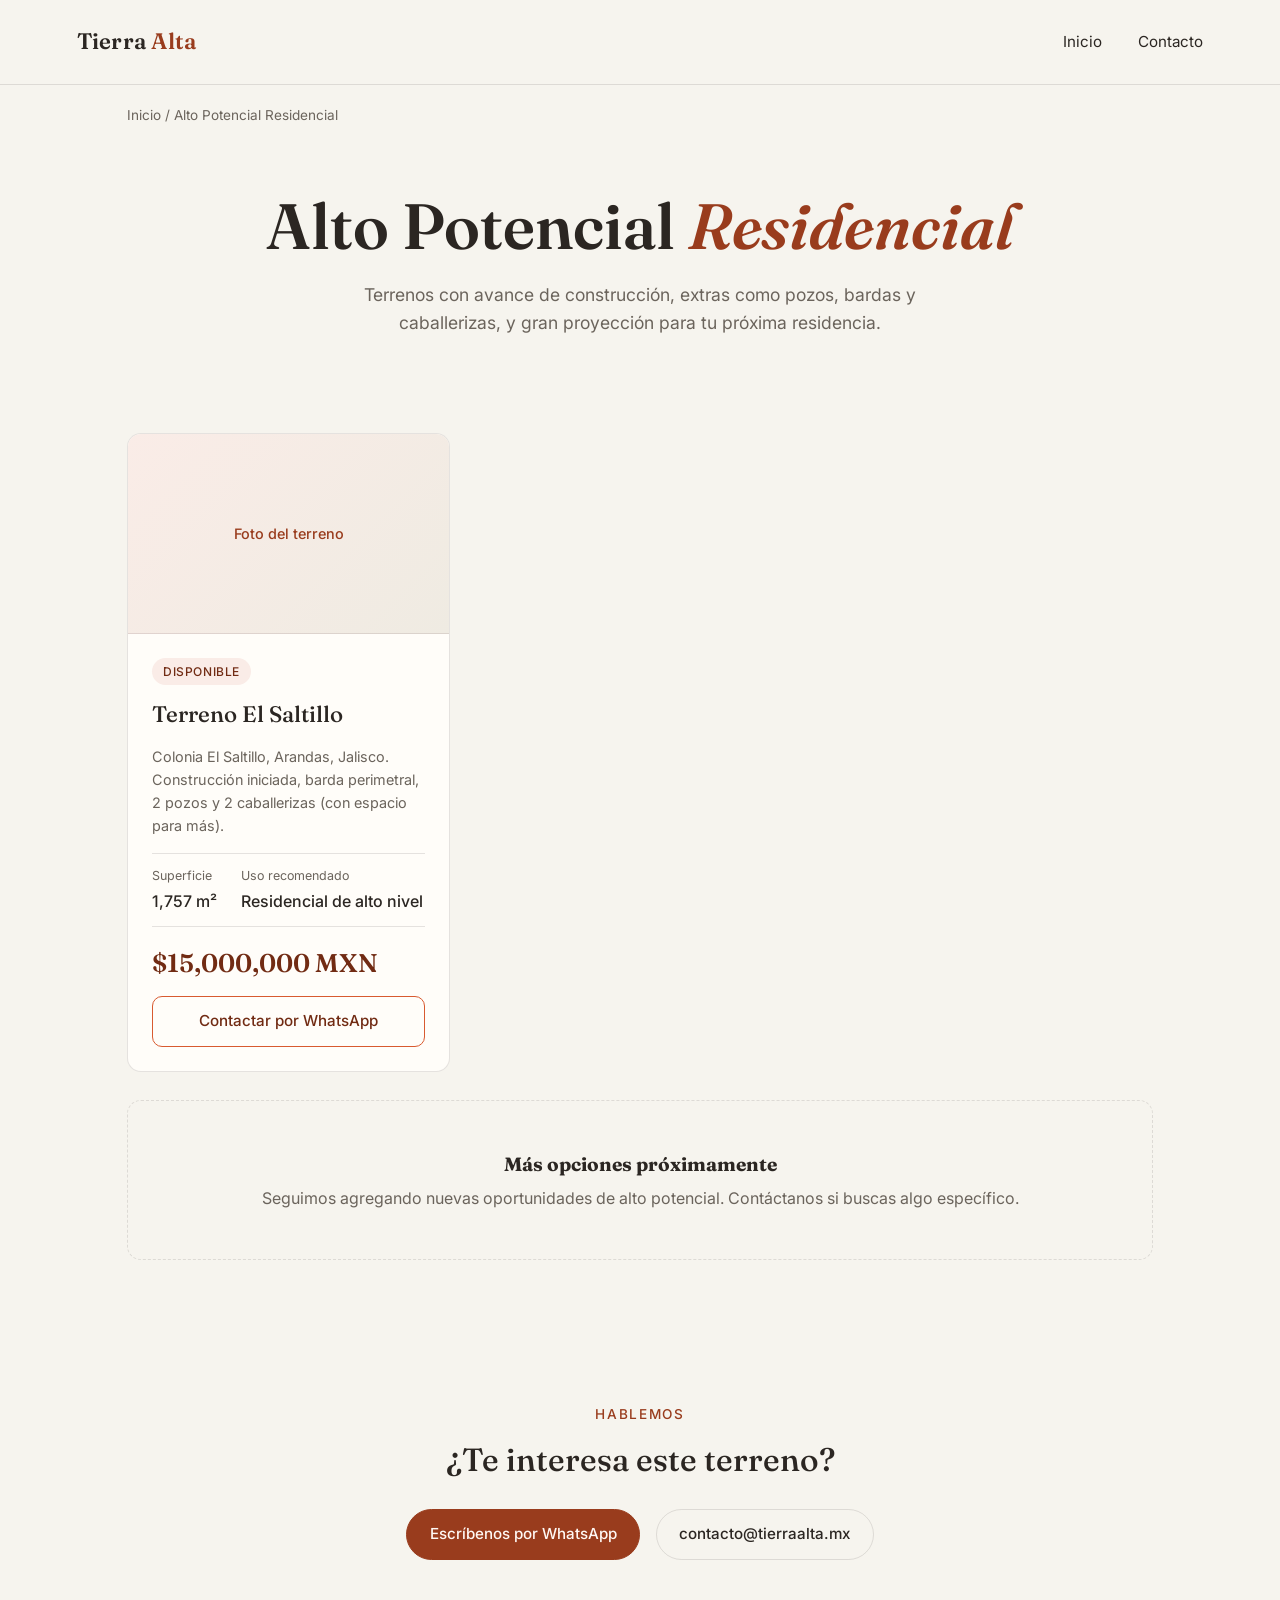
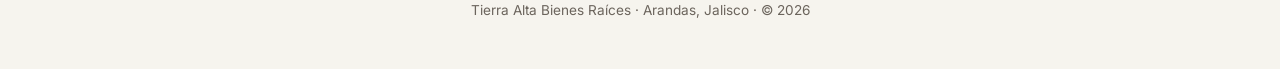
==== alto-potencial.html @ 257d6d11 "Create alto-potencial.html" ====
<!DOCTYPE html>
<html lang="es-MX">
<head>
<meta charset="UTF-8">
<meta name="viewport" content="width=device-width, initial-scale=1.0">
<title>Alto Potencial Residencial | Tierra Alta Bienes Raíces</title>
<meta name="description" content="Terrenos con avance de construcción y gran potencial residencial en Arandas, Jalisco.">
<link rel="preconnect" href="https://fonts.googleapis.com">
<link rel="preconnect" href="https://fonts.gstatic.com" crossorigin>
<link href="https://fonts.googleapis.com/css2?family=Fraunces:opsz,wght@9..144,400;9..144,500;9..144,600&family=Inter:wght@400;500;600&display=swap" rel="stylesheet">
<link rel="stylesheet" href="styles.css">
</head>
<body>

<header>
  <a class="logo" href="index.html">Tierra <span>Alta</span></a>
  <nav>
    <a href="index.html">Inicio</a>
    <a href="index.html#contacto">Contacto</a>
  </nav>
</header>

<div class="breadcrumb"><a href="index.html">Inicio</a> / Alto Potencial Residencial</div>

<section class="hero">
  <h1>Alto Potencial <em>Residencial</em></h1>
  <p>Terrenos con avance de construcción, extras como pozos, bardas y caballerizas, y gran proyección para tu próxima residencia.</p>
</section>

<section class="content">
  <div class="grid">

    <article class="card">
      <div class="card-img">Foto del terreno</div>
      <div class="card-body">
        <span class="card-tag">Disponible</span>
        <h3>Terreno El Saltillo</h3>
        <p class="location">Colonia El Saltillo, Arandas, Jalisco. Construcción iniciada, barda perimetral, 2 pozos y 2 caballerizas (con espacio para más).</p>
        <div class="specs">
          <div><span>Superficie</span><strong>1,757 m²</strong></div>
          <div><span>Uso recomendado</span><strong>Residencial de alto nivel</strong></div>
        </div>
        <p class="price">$15,000,000 MXN</p>
        <a class="card-btn" href="https://wa.me/5213318063860" target="_blank" rel="noopener">Contactar por WhatsApp</a>
      </div>
    </article>

    <div class="empty-state">
      <strong>Más opciones próximamente</strong>
      Seguimos agregando nuevas oportunidades de alto potencial. Contáctanos si buscas algo específico.
    </div>

  </div>
</section>

<footer id="contacto">
  <span class="eyebrow">Hablemos</span>
  <h2>¿Te interesa este terreno?</h2>
  <div class="contact-row">
    <a class="primary" href="https://wa.me/5213318063860" target="_blank" rel="noopener">Escríbenos por WhatsApp</a>
    <a href="mailto:contacto@tierraalta.mx">contacto@tierraalta.mx</a>
  </div>
  <p class="fineprint">Tierra Alta Bienes Raíces · Arandas, Jalisco · © 2026</p>
</footer>

</body>
</html>
---- styles.css ----
:root {
  --clay-50: #FAECE7;
  --clay-100: #F5C4B3;
  --clay-400: #D85A30;
  --clay-600: #993C1D;
  --clay-800: #712B13;
  --clay-900: #4A1B0C;
  --paper: #F6F4EE;
  --paper-alt: #EFEBE2;
  --ink: #2B2622;
  --ink-soft: #6B645C;
  --line: rgba(43,38,34,0.12);
}
* { margin: 0; padding: 0; box-sizing: border-box; }
body {
  font-family: 'Inter', sans-serif;
  background: var(--paper);
  color: var(--ink);
  line-height: 1.6;
}
.display { font-family: 'Fraunces', serif; }

/* Header */
header {
  display: flex;
  align-items: center;
  justify-content: space-between;
  padding: 1.5rem 6%;
  border-bottom: 1px solid var(--line);
}
.logo {
  font-family: 'Fraunces', serif;
  font-size: 1.4rem;
  font-weight: 600;
  letter-spacing: 0.01em;
  text-decoration: none;
  color: var(--ink);
}
.logo span { color: var(--clay-600); }
nav a {
  font-size: 0.95rem;
  color: var(--ink);
  text-decoration: none;
  margin-left: 2rem;
}
nav a:hover { color: var(--clay-600); }
nav a.active { color: var(--clay-600); font-weight: 600; }

/* Breadcrumb */
.breadcrumb {
  max-width: 1180px;
  margin: 0 auto;
  padding: 1.25rem 6% 0;
  font-size: 0.85rem;
  color: var(--ink-soft);
}
.breadcrumb a { color: var(--ink-soft); text-decoration: none; }
.breadcrumb a:hover { color: var(--clay-600); }

/* Hero */
.hero {
  position: relative;
  padding: 4rem 6% 3rem;
  text-align: center;
  overflow: hidden;
}
.hero.hero-lg { padding: 5rem 6% 4rem; }
.hero h1 {
  font-family: 'Fraunces', serif;
  font-size: clamp(2.2rem, 5.5vw, 4rem);
  font-weight: 600;
  line-height: 1.1;
  max-width: 850px;
  margin: 0 auto 1.25rem;
}
.hero.hero-lg h1 { font-size: clamp(2.5rem, 6vw, 4.5rem); }
.hero h1 em { font-style: italic; color: var(--clay-600); }
.hero p {
  font-size: 1.1rem;
  color: var(--ink-soft);
  max-width: 560px;
  margin: 0 auto 2rem;
}
.hero-cta {
  display: inline-flex;
  align-items: center;
  gap: 0.5rem;
  background: var(--clay-600);
  color: #FFF8F4;
  padding: 0.9rem 1.8rem;
  border-radius: 999px;
  font-weight: 500;
  text-decoration: none;
  font-size: 1rem;
  transition: background 0.15s ease;
}
.hero-cta:hover { background: var(--clay-800); }
.hero-cta.ghost {
  background: transparent;
  border: 1px solid var(--clay-400);
  color: var(--clay-800);
}
.hero-cta.ghost:hover { background: var(--clay-50); }

.horizon {
  width: 100%;
  height: 90px;
  display: block;
  margin-top: 3rem;
}
.horizon path { fill: none; stroke: var(--clay-400); stroke-width: 2; }
.horizon .fill { fill: var(--clay-50); stroke: none; }

/* Section headers */
.section-head {
  margin-bottom: 2.5rem;
  text-align: center;
}
.section-head .eyebrow {
  font-size: 0.85rem;
  letter-spacing: 0.12em;
  text-transform: uppercase;
  color: var(--clay-600);
  font-weight: 500;
  margin-bottom: 0.5rem;
  display: block;
}
.section-head h2 {
  font-family: 'Fraunces', serif;
  font-size: 2.2rem;
  font-weight: 500;
}
.section-head p {
  color: var(--ink-soft);
  max-width: 560px;
  margin: 0.75rem auto 0;
}

/* Generic content section */
.content {
  padding: 1rem 6% 5rem;
  max-width: 1180px;
  margin: 0 auto;
}

/* Grid + Cards */
.grid {
  display: grid;
  grid-template-columns: repeat(auto-fit, minmax(300px, 1fr));
  gap: 1.75rem;
}
.card {
  background: #FFFDF9;
  border: 1px solid var(--line);
  border-radius: 14px;
  overflow: hidden;
  display: flex;
  flex-direction: column;
  text-decoration: none;
  color: var(--ink);
  transition: transform 0.15s ease, box-shadow 0.15s ease;
}
.card.linkable:hover {
  transform: translateY(-3px);
  box-shadow: 0 10px 30px rgba(43,38,34,0.08);
}
.card-img {
  height: 200px;
  background: linear-gradient(135deg, var(--clay-50), var(--paper-alt));
  display: flex;
  align-items: center;
  justify-content: center;
  color: var(--clay-600);
  font-size: 0.9rem;
  font-weight: 500;
  border-bottom: 1px solid var(--line);
  text-align: center;
  padding: 1rem;
}
.card-body {
  padding: 1.5rem;
  display: flex;
  flex-direction: column;
  gap: 0.75rem;
  flex: 1;
}
.card-tag {
  display: inline-block;
  font-size: 0.75rem;
  font-weight: 500;
  letter-spacing: 0.05em;
  text-transform: uppercase;
  color: var(--clay-800);
  background: var(--clay-50);
  padding: 0.25rem 0.7rem;
  border-radius: 999px;
  width: fit-content;
}
.card-tag.muted {
  color: var(--ink-soft);
  background: var(--paper-alt);
}
.card h3 {
  font-family: 'Fraunces', serif;
  font-size: 1.4rem;
  font-weight: 500;
}
.card .location {
  font-size: 0.9rem;
  color: var(--ink-soft);
}
.card .specs {
  display: flex;
  gap: 1.5rem;
  font-size: 0.9rem;
  padding: 0.75rem 0;
  border-top: 1px solid var(--line);
  border-bottom: 1px solid var(--line);
  margin: 0.25rem 0;
  flex-wrap: wrap;
}
.card .specs div span {
  display: block;
  color: var(--ink-soft);
  font-size: 0.78rem;
  margin-bottom: 0.15rem;
}
.card .specs div strong { font-size: 1rem; font-weight: 500; }
.card .price {
  font-family: 'Fraunces', serif;
  font-size: 1.6rem;
  font-weight: 600;
  color: var(--clay-800);
}
.card .desc {
  font-size: 0.95rem;
  color: var(--ink-soft);
}
.card-btn {
  margin-top: auto;
  display: flex;
  align-items: center;
  justify-content: center;
  gap: 0.5rem;
  border: 1px solid var(--clay-400);
  color: var(--clay-800);
  background: transparent;
  padding: 0.75rem;
  border-radius: 10px;
  text-decoration: none;
  font-weight: 500;
  font-size: 0.95rem;
  transition: background 0.15s ease;
}
.card-btn:hover { background: var(--clay-50); }
.card-arrow {
  margin-top: auto;
  font-family: 'Fraunces', serif;
  font-size: 0.95rem;
  font-weight: 500;
  color: var(--clay-600);
}

/* Empty state */
.empty-state {
  text-align: center;
  padding: 3rem 2rem;
  border: 1px dashed var(--line);
  border-radius: 14px;
  color: var(--ink-soft);
  grid-column: 1 / -1;
}
.empty-state strong { color: var(--ink); display: block; margin-bottom: 0.4rem; font-family: 'Fraunces', serif; font-size: 1.2rem; }

/* About strip */
.about {
  background: var(--paper-alt);
  padding: 4rem 6%;
  border-top: 1px solid var(--line);
  border-bottom: 1px solid var(--line);
}
.about-inner { max-width: 760px; margin: 0 auto; text-align: center; }
.about h2 {
  font-family: 'Fraunces', serif;
  font-size: 1.9rem;
  font-weight: 500;
  margin-bottom: 1rem;
}
.about p { color: var(--ink-soft); font-size: 1.05rem; }

/* Footer */
footer { padding: 4rem 6% 3rem; text-align: center; }
footer .eyebrow {
  font-size: 0.85rem;
  letter-spacing: 0.12em;
  text-transform: uppercase;
  color: var(--clay-600);
  font-weight: 500;
  margin-bottom: 0.5rem;
  display: block;
}
footer h2 {
  font-family: 'Fraunces', serif;
  font-size: 2rem;
  font-weight: 500;
  margin-bottom: 1.5rem;
}
.contact-row {
  display: flex;
  justify-content: center;
  gap: 1rem;
  flex-wrap: wrap;
  margin-bottom: 2.5rem;
}
.contact-row a {
  display: inline-flex;
  align-items: center;
  gap: 0.5rem;
  border: 1px solid var(--line);
  padding: 0.75rem 1.4rem;
  border-radius: 999px;
  text-decoration: none;
  color: var(--ink);
  font-size: 0.95rem;
  font-weight: 500;
}
.contact-row a.primary {
  background: var(--clay-600);
  border-color: var(--clay-600);
  color: #FFF8F4;
}
footer .fineprint { font-size: 0.85rem; color: var(--ink-soft); }

/* Vallarta theme override */
body.vallarta {
  --clay-50: #E6F4F3;
  --clay-100: #BFE5E2;
  --clay-400: #2FA89C;
  --clay-600: #1F7A71;
  --clay-800: #155A53;
  --clay-900: #0F3F3A;
  --paper: #F7FAF9;
  --paper-alt: #EAF3F1;
}

@media (max-width: 640px) {
  header { padding: 1.25rem 5%; }
  nav a { margin-left: 1rem; font-size: 0.85rem; }
  .hero { padding: 3rem 5% 2rem; }
}
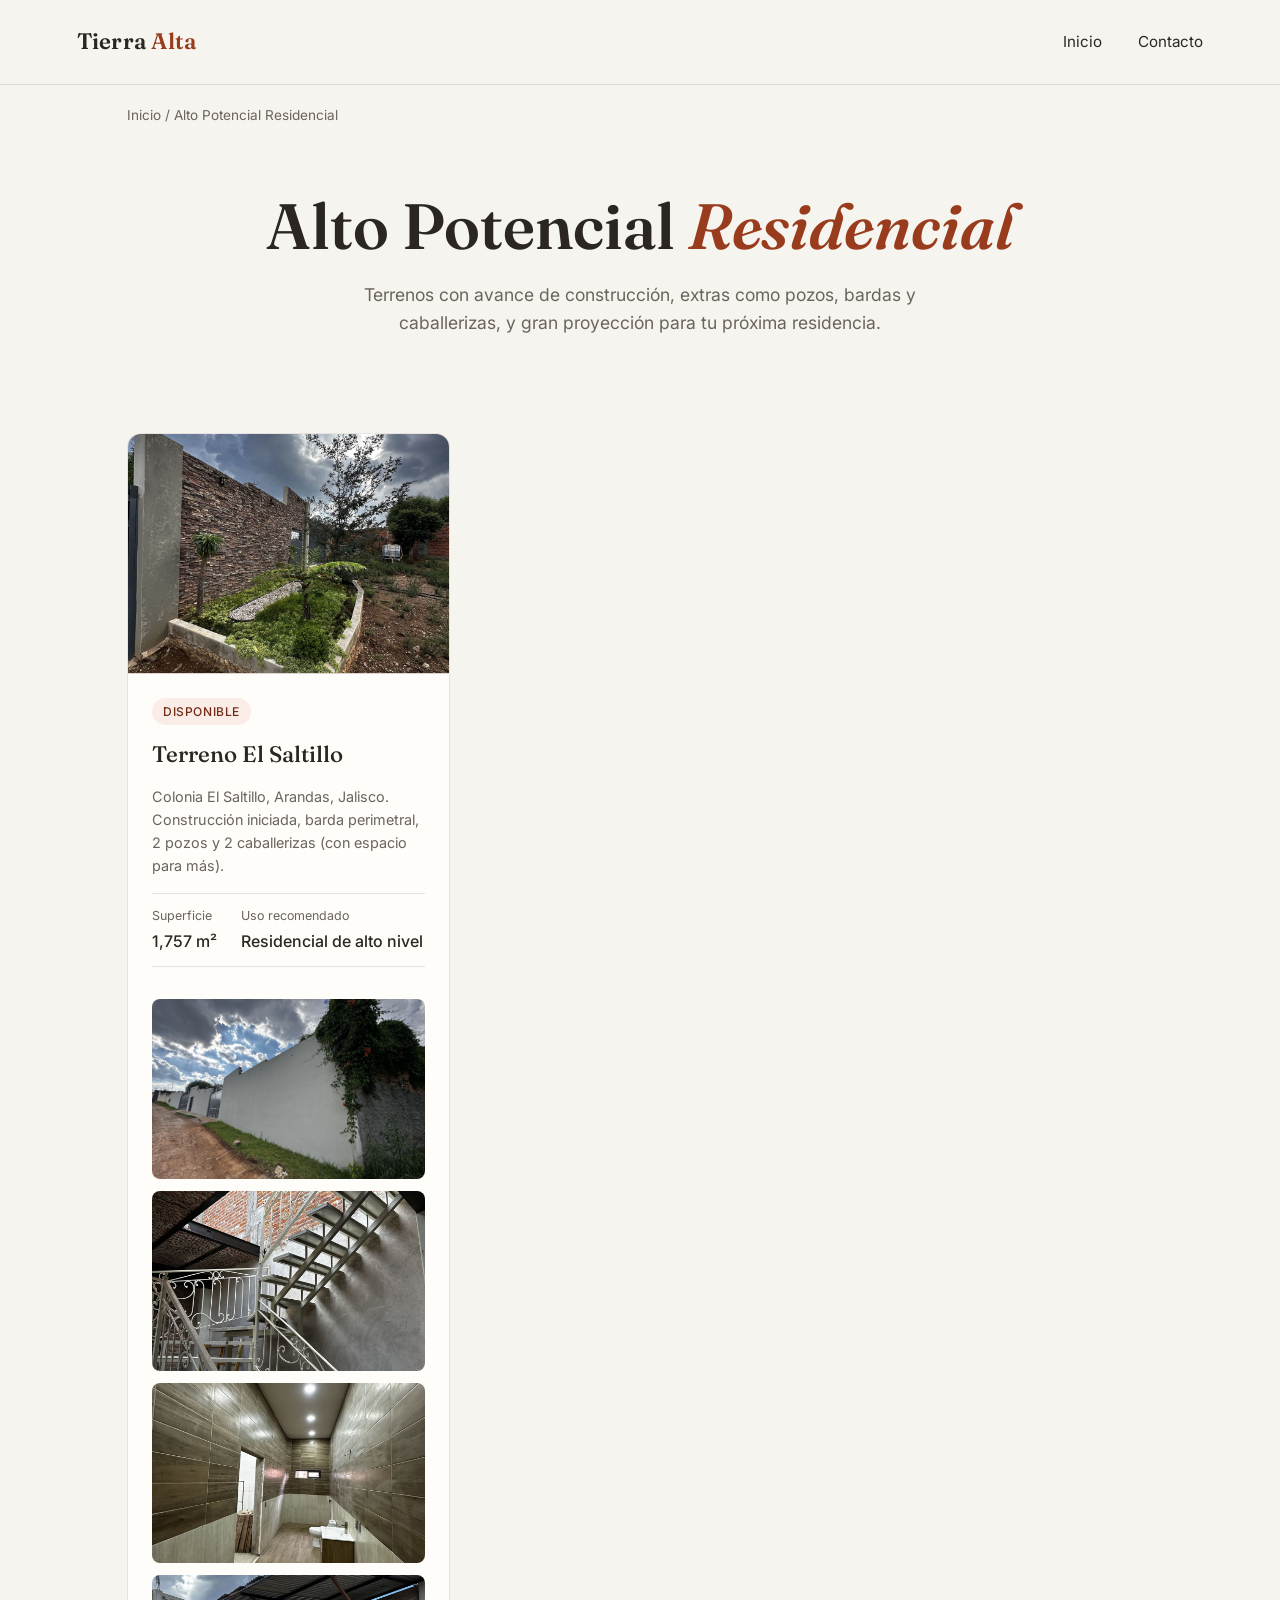
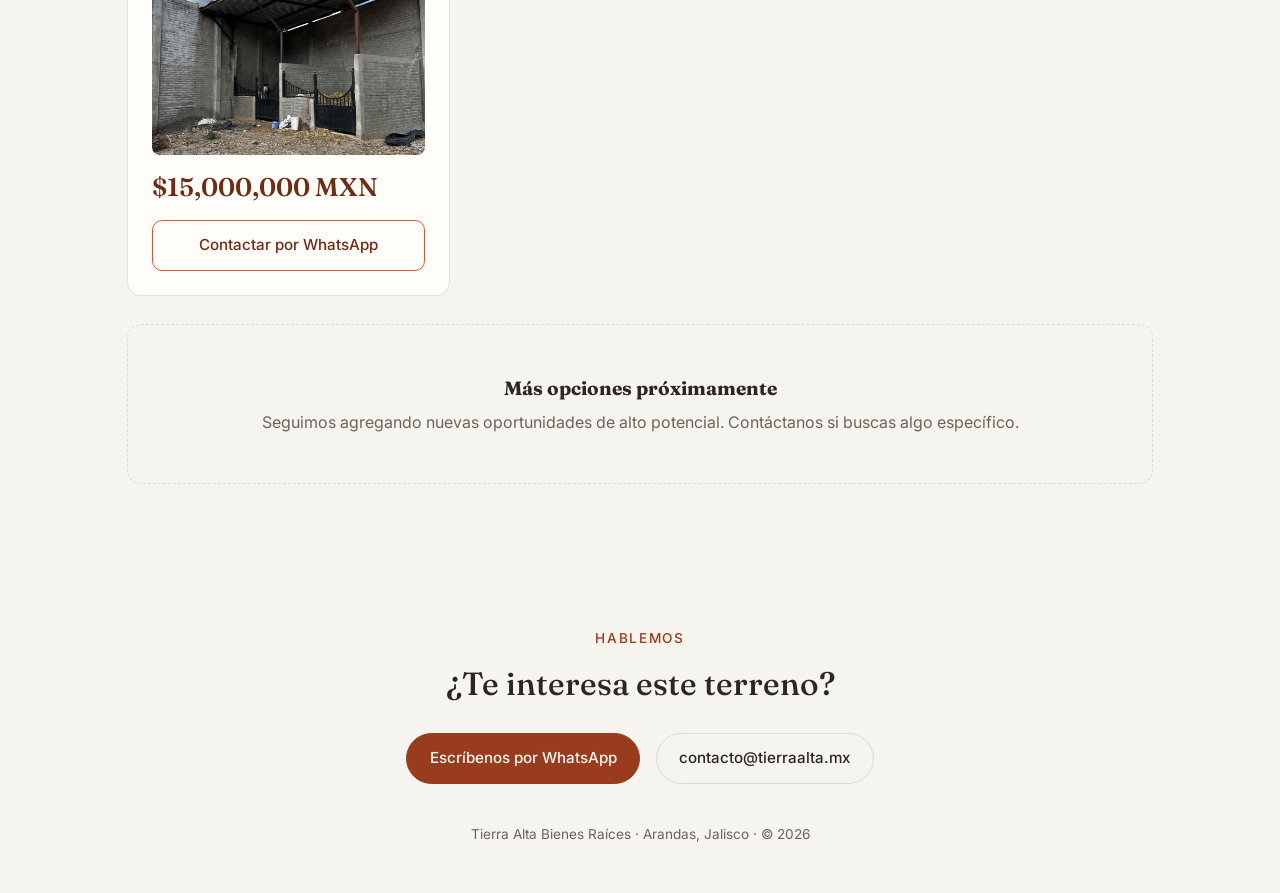
==== commit 1402a14c: "Update alto-potencial.html" ====
--- a/alto-potencial.html
+++ b/alto-potencial.html
@@ -9,6 +9,13 @@
 <link rel="preconnect" href="https://fonts.gstatic.com" crossorigin>
 <link href="https://fonts.googleapis.com/css2?family=Fraunces:opsz,wght@9..144,400;9..144,500;9..144,600&family=Inter:wght@400;500;600&display=swap" rel="stylesheet">
 <link rel="stylesheet" href="styles.css">
+<style>
+  .card-img img { width: 100%; height: 100%; object-fit: cover; display: block; }
+  .card-img { padding: 0; overflow: hidden; }
+  .galeria { display: grid; grid-template-columns: repeat(auto-fit, minmax(220px, 1fr)); gap: 0.75rem; margin-top: 1rem; }
+  .galeria img { width: 100%; height: 180px; object-fit: cover; border-radius: 8px; cursor: pointer; transition: opacity 0.15s; }
+  .galeria img:hover { opacity: 0.85; }
+</style>
 </head>
 <body>
 
@@ -31,7 +38,9 @@
   <div class="grid">
 
     <article class="card">
-      <div class="card-img">Foto del terreno</div>
+      <div class="card-img" style="height:240px;">
+        <img src="saltillo-portada.jpg" alt="Terreno El Saltillo - jardín y construcción">
+      </div>
       <div class="card-body">
         <span class="card-tag">Disponible</span>
         <h3>Terreno El Saltillo</h3>
@@ -39,6 +48,12 @@
         <div class="specs">
           <div><span>Superficie</span><strong>1,757 m²</strong></div>
           <div><span>Uso recomendado</span><strong>Residencial de alto nivel</strong></div>
+        </div>
+        <div class="galeria">
+          <img src="saltillo-exterior.jpg" alt="Barda exterior">
+          <img src="saltillo-escalera.jpg" alt="Escalera de herrería">
+          <img src="saltillo-bano.jpg" alt="Baño terminado">
+          <img src="saltillo-caballerizas.jpg" alt="Caballerizas">
         </div>
         <p class="price">$15,000,000 MXN</p>
         <a class="card-btn" href="https://wa.me/5213318063860" target="_blank" rel="noopener">Contactar por WhatsApp</a>
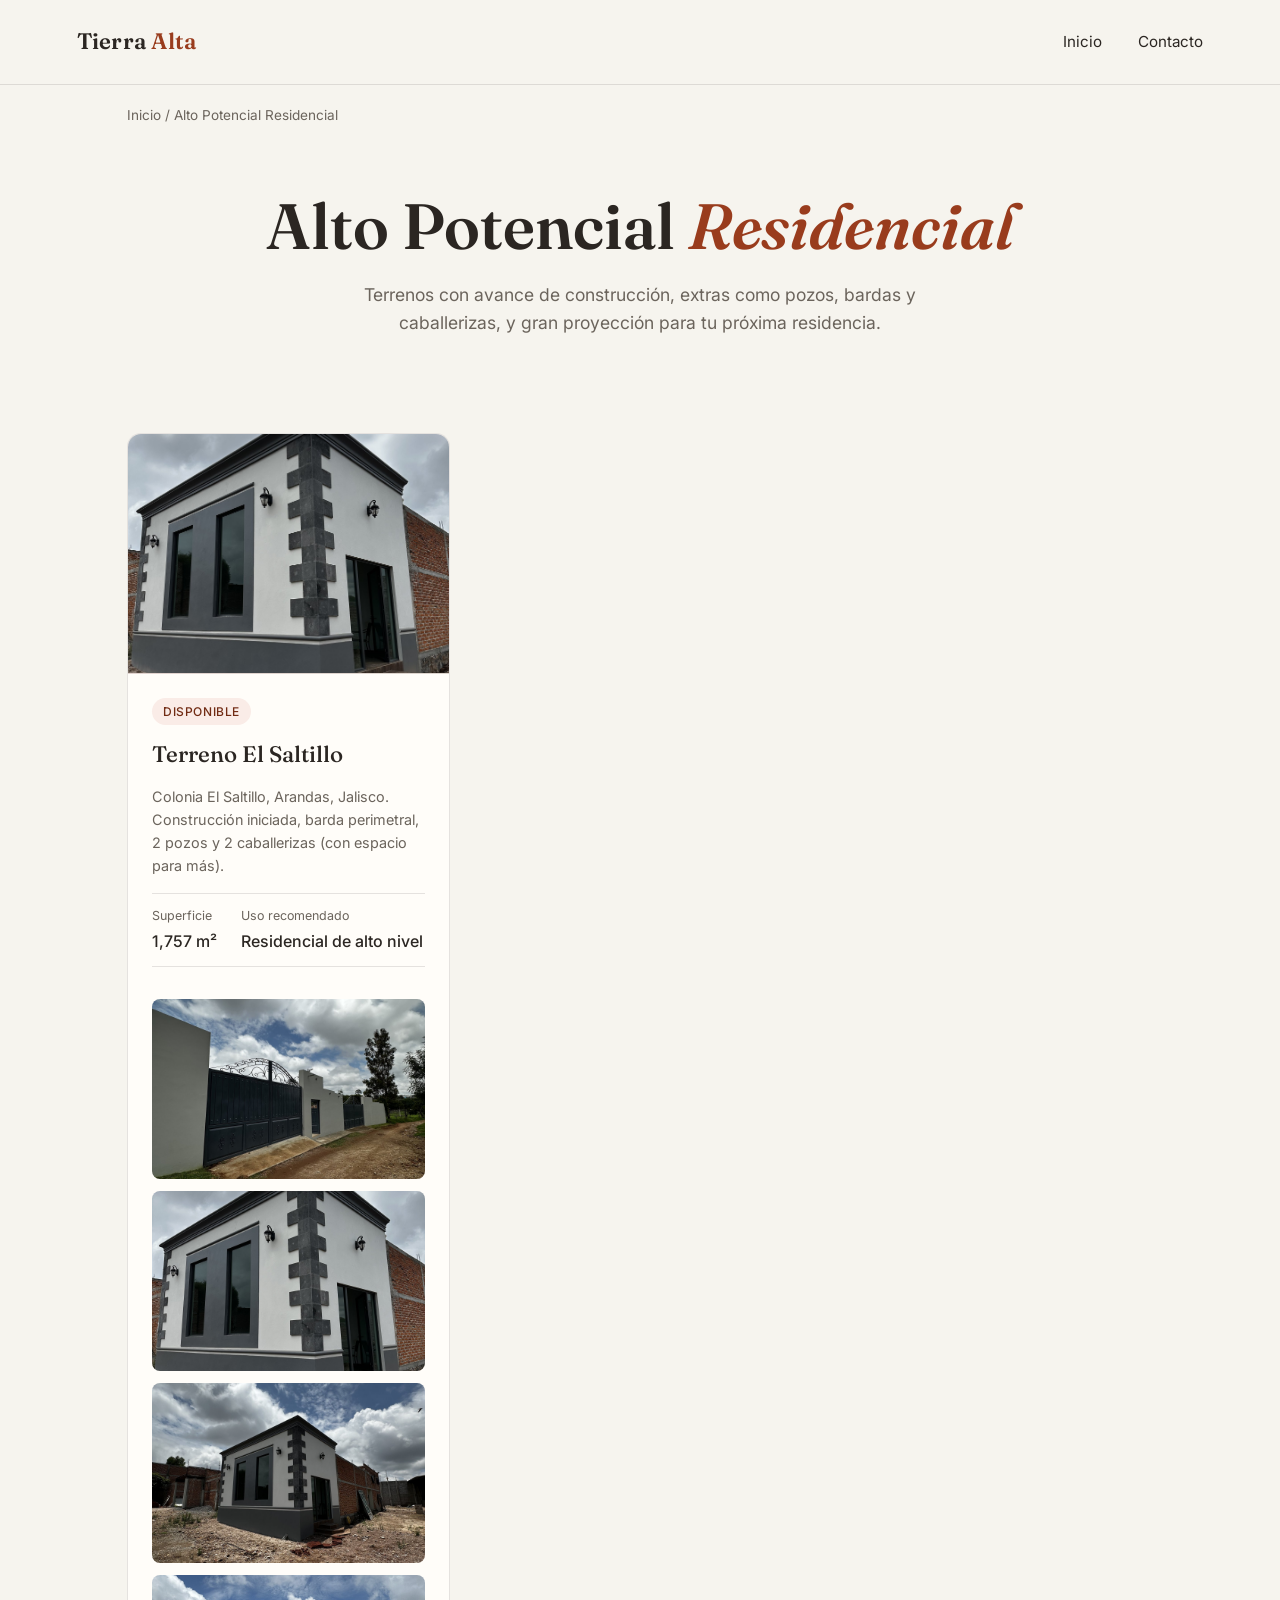
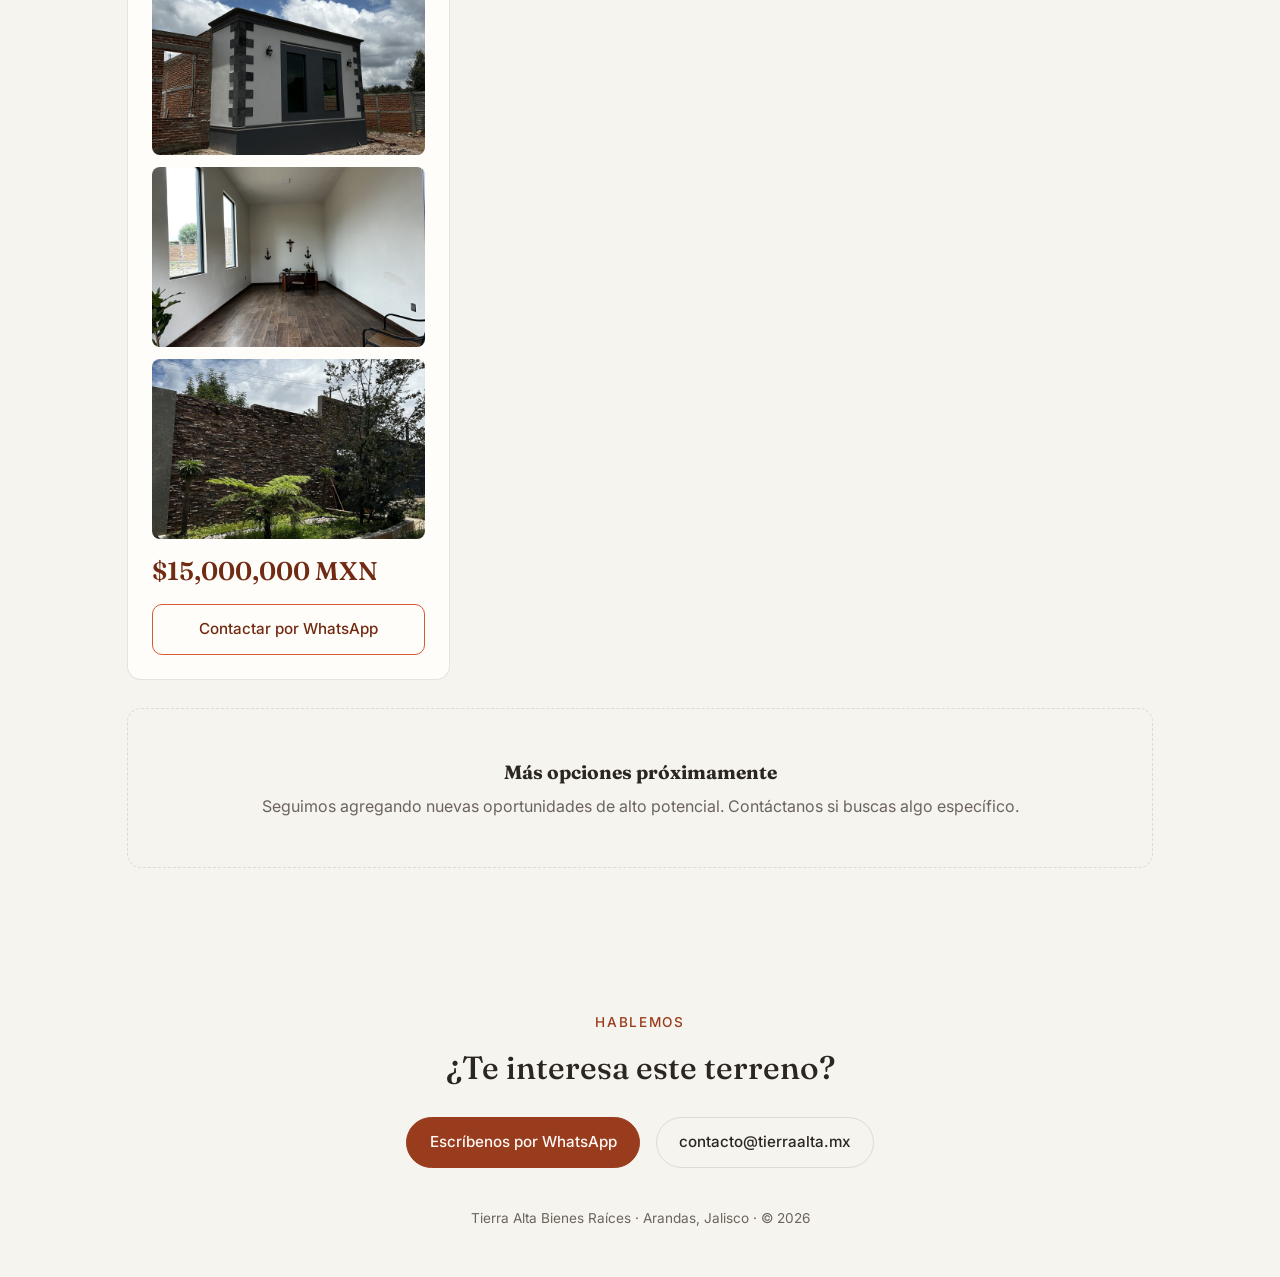
==== commit f6027494: "Update alto-potencial.html" ====
--- a/alto-potencial.html
+++ b/alto-potencial.html
@@ -39,7 +39,7 @@
 
     <article class="card">
       <div class="card-img" style="height:240px;">
-        <img src="saltillo-portada.jpg" alt="Terreno El Saltillo - jardín y construcción">
+        <img src="saltillo-02-fachada-angulo.jpg" alt="Terreno El Saltillo - fachada con cantera">
       </div>
       <div class="card-body">
         <span class="card-tag">Disponible</span>
@@ -50,10 +50,12 @@
           <div><span>Uso recomendado</span><strong>Residencial de alto nivel</strong></div>
         </div>
         <div class="galeria">
-          <img src="saltillo-exterior.jpg" alt="Barda exterior">
-          <img src="saltillo-escalera.jpg" alt="Escalera de herrería">
-          <img src="saltillo-bano.jpg" alt="Baño terminado">
-          <img src="saltillo-caballerizas.jpg" alt="Caballerizas">
+          <img src="saltillo-01-acceso.jpg" alt="Acceso principal con portón">
+          <img src="saltillo-02-fachada-angulo.jpg" alt="Fachada en ángulo con cantera">
+          <img src="saltillo-03-fachada-frontal.jpg" alt="Fachada frontal">
+          <img src="saltillo-05-fachada-posterior.jpg" alt="Vista posterior">
+          <img src="saltillo-07-interior.jpg" alt="Interior con piso de madera">
+          <img src="saltillo-08-jardin.jpg" alt="Jardín con muro de piedra">
         </div>
         <p class="price">$15,000,000 MXN</p>
         <a class="card-btn" href="https://wa.me/5213318063860" target="_blank" rel="noopener">Contactar por WhatsApp</a>
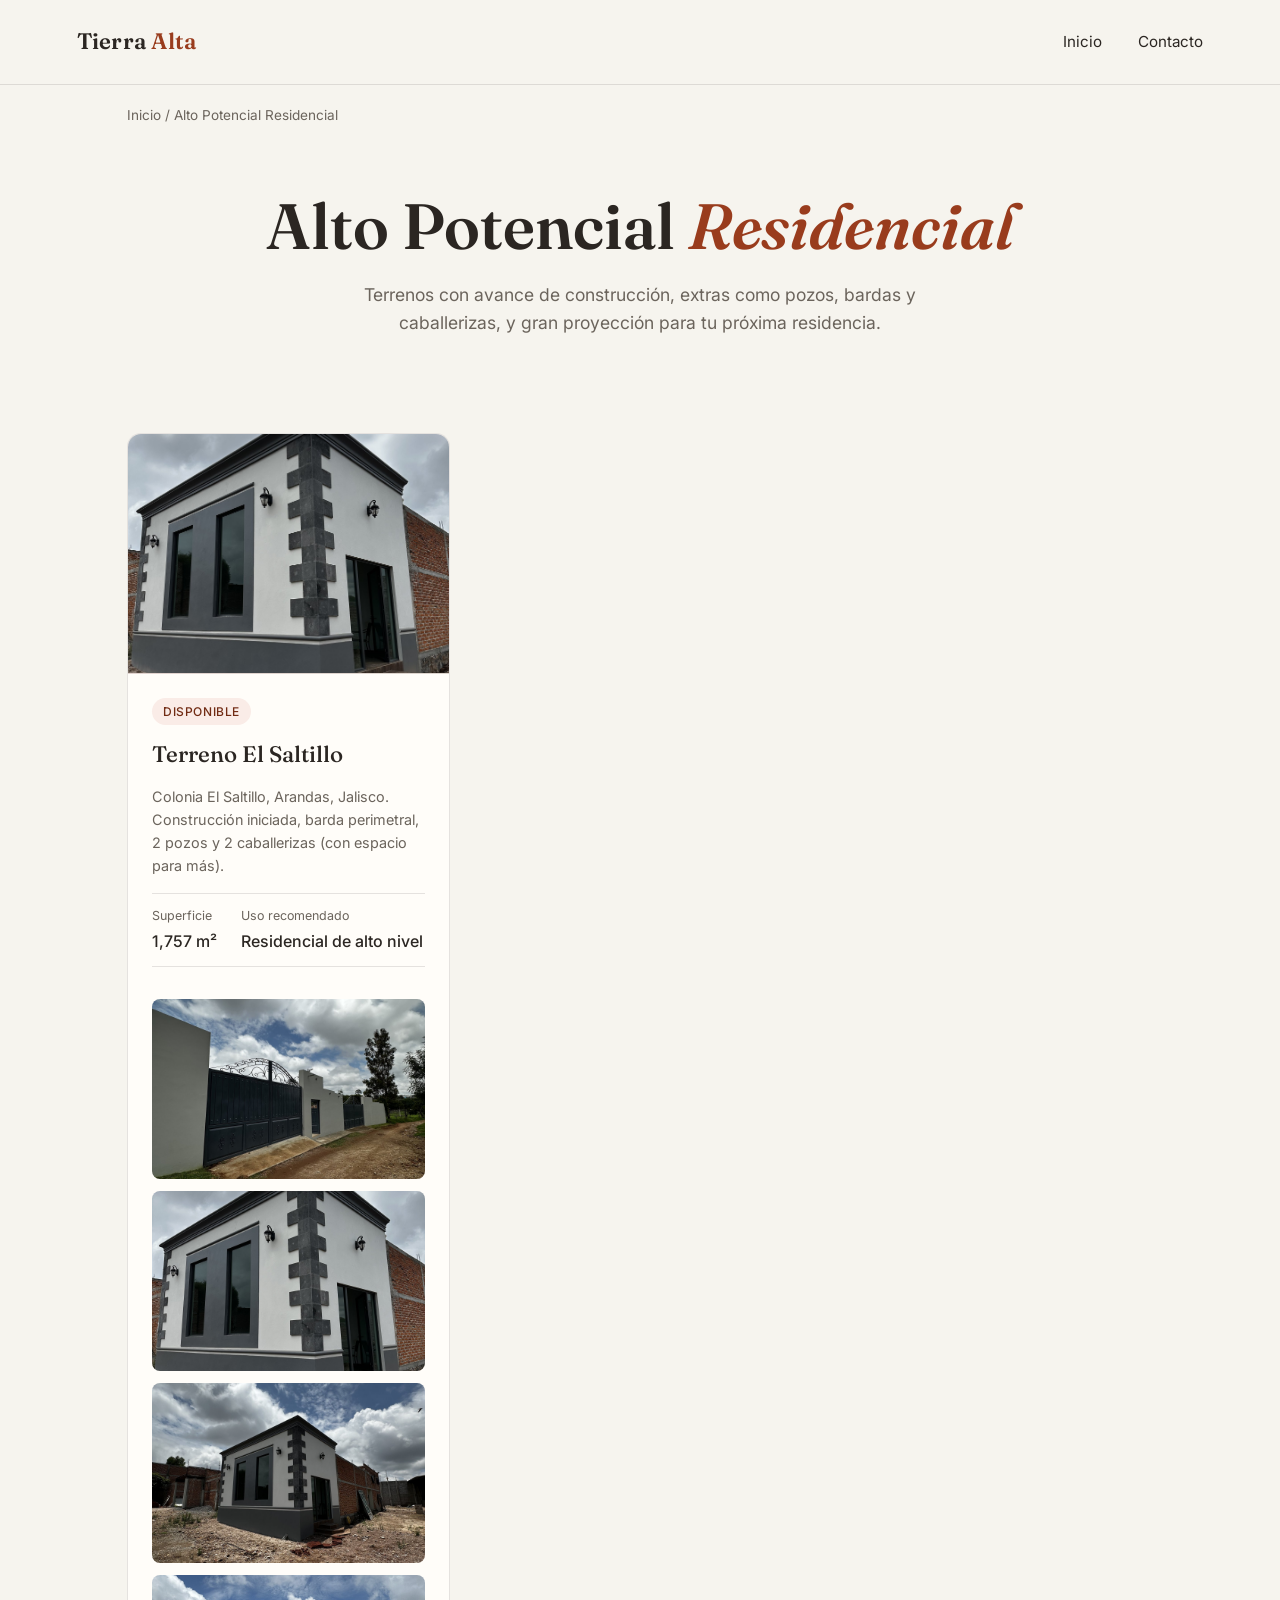
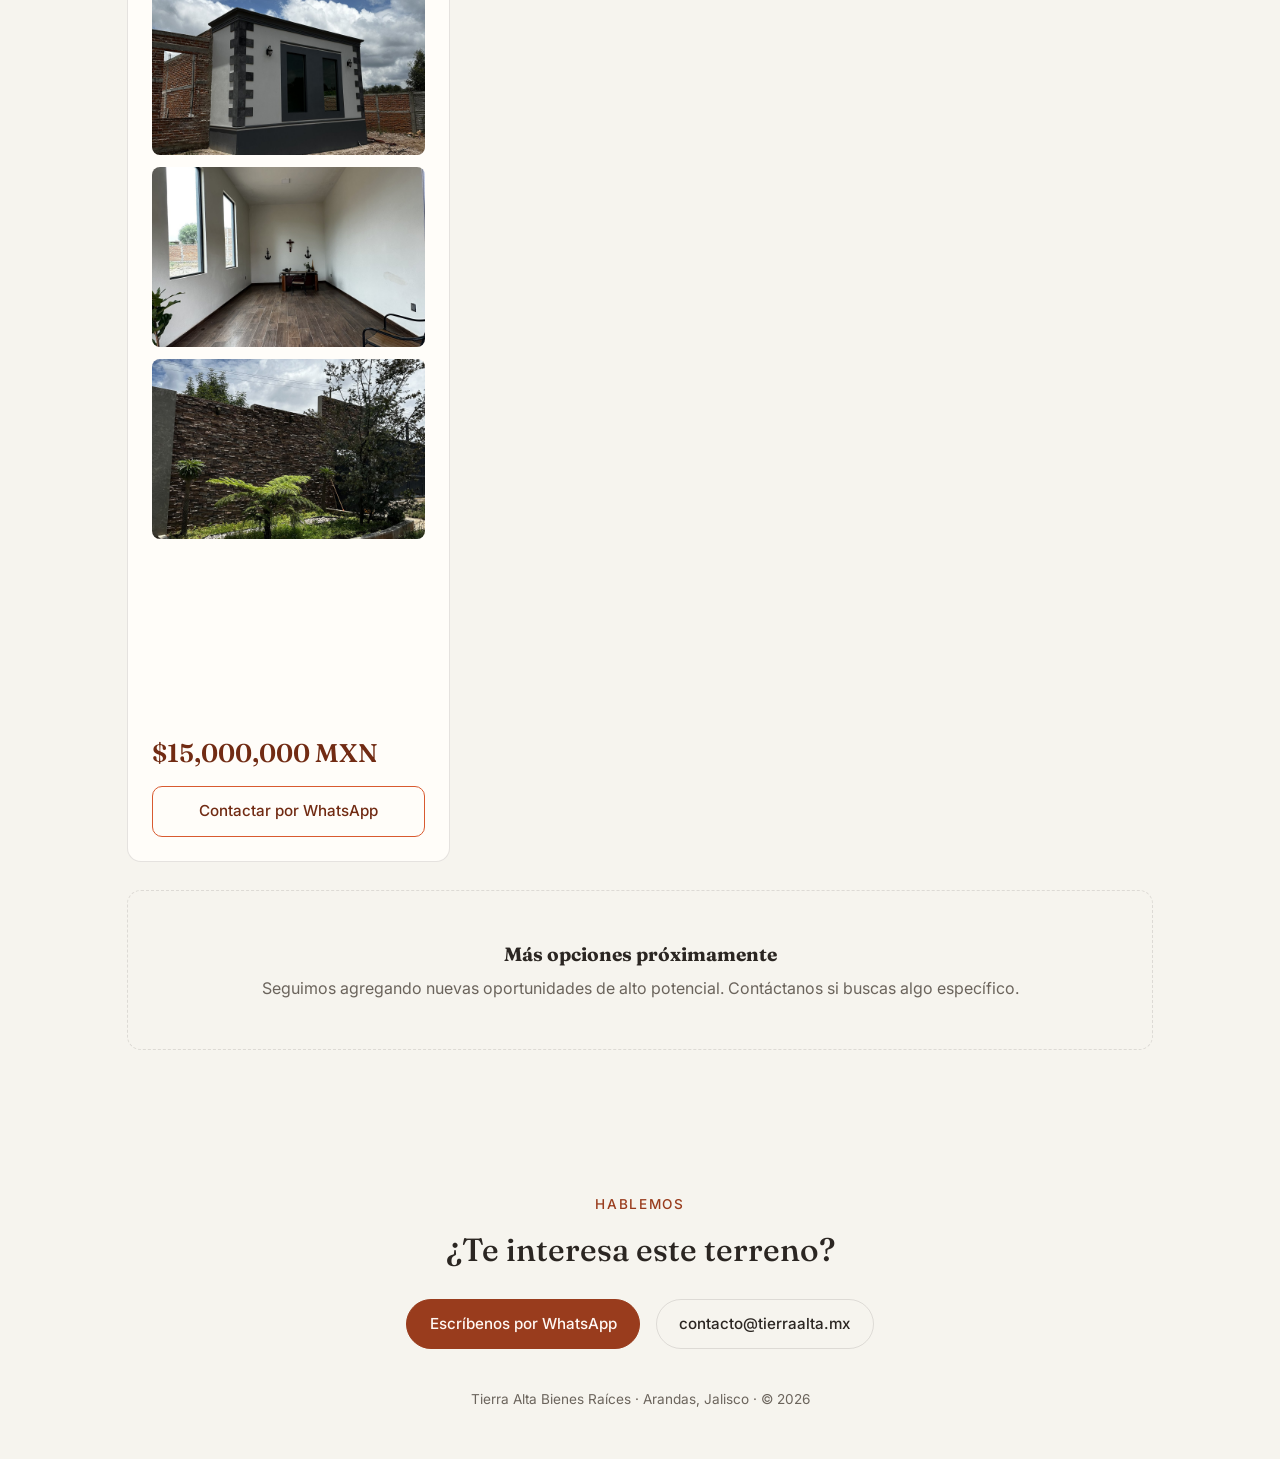
==== commit 9cdd8f21: "Update alto-potencial.html" ====
--- a/alto-potencial.html
+++ b/alto-potencial.html
@@ -15,6 +15,8 @@
   .galeria { display: grid; grid-template-columns: repeat(auto-fit, minmax(220px, 1fr)); gap: 0.75rem; margin-top: 1rem; }
   .galeria img { width: 100%; height: 180px; object-fit: cover; border-radius: 8px; cursor: pointer; transition: opacity 0.15s; }
   .galeria img:hover { opacity: 0.85; }
+  .video-wrap { position: relative; padding-bottom: 56.25%; height: 0; overflow: hidden; margin-top: 1rem; border-radius: 8px; }
+  .video-wrap iframe { position: absolute; top: 0; left: 0; width: 100%; height: 100%; }
 </style>
 </head>
 <body>
@@ -57,6 +59,9 @@
           <img src="saltillo-07-interior.jpg" alt="Interior con piso de madera">
           <img src="saltillo-08-jardin.jpg" alt="Jardín con muro de piedra">
         </div>
+        <div class="video-wrap">
+          <iframe src="https://www.youtube.com/embed/42xbegvJjGM" title="Terreno El Saltillo - Vista aérea" frameborder="0" allowfullscreen></iframe>
+        </div>
         <p class="price">$15,000,000 MXN</p>
         <a class="card-btn" href="https://wa.me/5213318063860" target="_blank" rel="noopener">Contactar por WhatsApp</a>
       </div>
